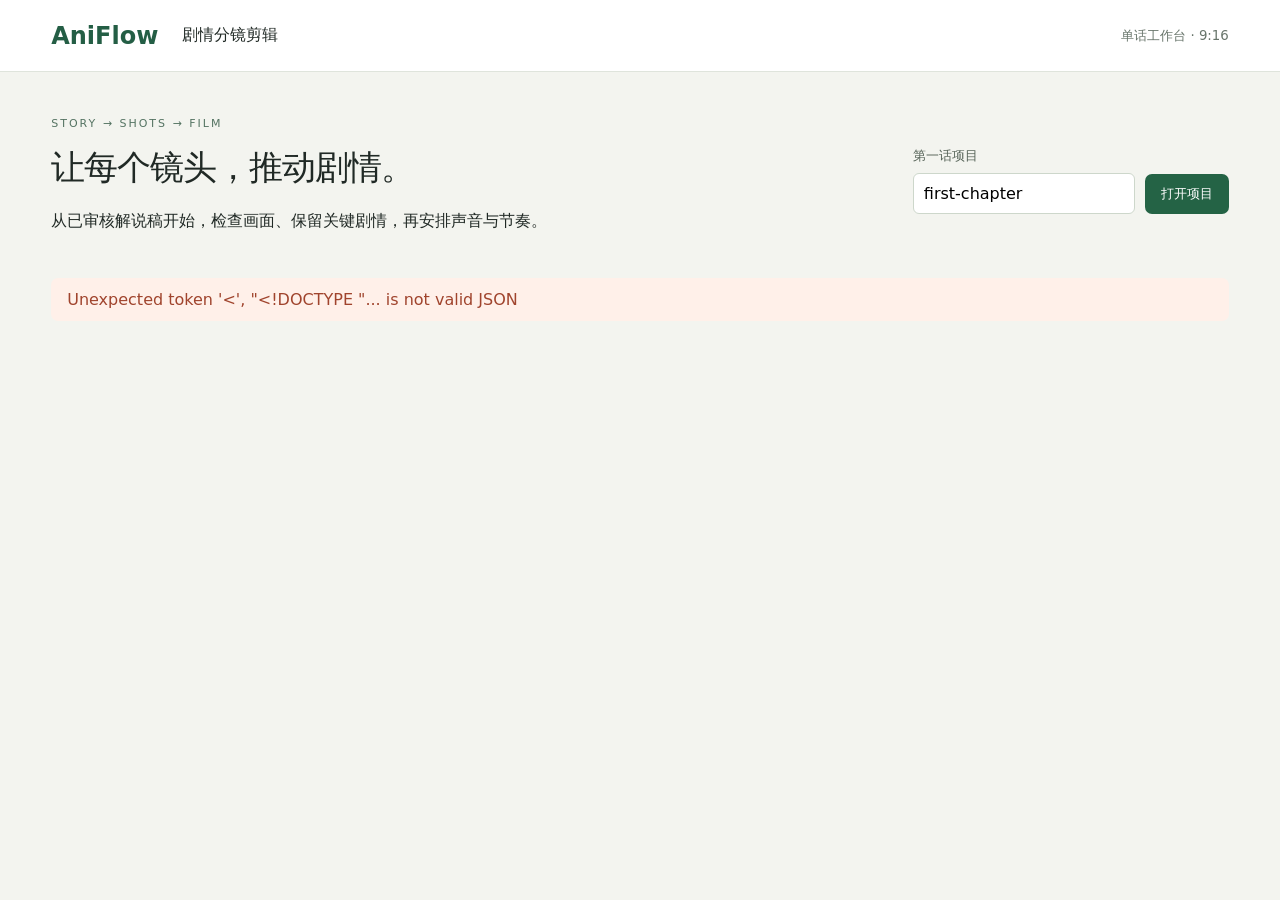
==== templates/shot_review.html @ 5c9b4406 "feat: integrate chapter events and extend evidence-based review Reconstruct structured chapter event" ====
<!DOCTYPE html>
<html lang="zh-CN"><head><meta charset="UTF-8"><meta name="viewport" content="width=device-width,initial-scale=1">
<title>AniFlow · 剧情分镜剪辑</title><link rel="stylesheet" href="/static/css/shot_review.css"></head>
<body><header><a href="/">AniFlow</a><span>剧情分镜剪辑</span><small>单话工作台 · 9:16</small></header>
<main><div class="intro"><div><p class="eyebrow">STORY → SHOTS → FILM</p><h1>让每个镜头，推动剧情。</h1>
<p>从已审核解说稿开始，检查画面、保留关键剧情，再安排声音与节奏。</p></div>
<form id="project-form"><label for="project">第一话项目</label><div class="row"><input id="project" value="first-chapter" required><button>打开项目</button></div></form></div>
<div id="editor" aria-live="polite"></div></main>
<dialog id="crop-dialog"><form method="dialog"><button class="secondary close" aria-label="关闭编辑">关闭</button></form>
<h2>调整镜头</h2><p>在原图上拖出裁切区域，或输入比例。保存后自动锁定本段镜头组合。</p>
<div class="crop-layout"><canvas id="crop-canvas" aria-label="裁切区域编辑画布"></canvas><div id="crop-controls"></div></div>
<p id="crop-error" role="alert"></p><button id="crop-save">保存并锁定</button></dialog>
<script src="/static/js/voice_review.js"></script><script src="/static/js/shot_review.js"></script></body></html>
---- static/css/shot_review.css ----
:root{font-family:Inter,"Microsoft YaHei",system-ui,sans-serif;color:#202925;background:#f3f4ef;font-synthesis:none}*{box-sizing:border-box}body{margin:0}header{height:72px;background:#fff;border-bottom:1px solid #dfe4dc;display:flex;align-items:center;gap:24px;padding:0 4vw}header a{font-size:24px;font-weight:800;color:#245e45;text-decoration:none}header small{margin-left:auto;color:#68756b}main{max-width:1480px;margin:0 auto;padding:32px 4vw}h1{font-size:34px;letter-spacing:-1px;margin:8px 0 16px}h2{font-size:21px}h3{font-size:16px}p{line-height:1.7}.intro{display:flex;justify-content:space-between;gap:30px;align-items:center;margin-bottom:28px}.eyebrow{font-size:11px;letter-spacing:2px;color:#547362}.intro form{min-width:280px}label{display:block;font-size:13px;color:#566358;margin:8px 0}button,.button{border:0;border-radius:7px;background:#246345;color:white;padding:11px 16px;font:inherit;font-size:13px;font-weight:600;cursor:pointer;text-decoration:none;display:inline-block}button:disabled{opacity:.42;cursor:not-allowed}.secondary{background:#edf1eb;color:#324d3c;border:1px solid #d5dfd3}.danger{background:#fbede7;color:#98482d}input,select{padding:10px;border:1px solid #cdd7cb;border-radius:6px;font:inherit;background:#fff;max-width:100%}input[type=number]{width:110px}.row,.toolbar{display:flex;gap:10px;align-items:center;flex-wrap:wrap}.toolbar{padding:18px;background:white;border:1px solid #dfe5dc;border-radius:10px;margin-bottom:14px}.toolbar label{margin:0}.status{background:#e6eee3;border-radius:7px;padding:12px 16px;white-space:pre-wrap}.status.error,#crop-error{color:#a0442d;background:#fff0e9}.metrics{display:flex;gap:12px;margin:18px 0}.metric{background:#fff;padding:16px 24px;border:1px solid #dfe5dc;border-radius:9px;flex:1}.metric strong{display:block;font-size:27px;margin-bottom:4px}.metric span,.muted{font-size:12px;color:#6c786d}.tabs{display:flex;gap:8px;border-bottom:1px solid #d7dfd4;padding-bottom:12px;margin:24px 0}.tabs button{background:transparent;color:#627064}.tabs button.active{background:#245e45;color:#fff}.library{display:grid;grid-template-columns:repeat(auto-fill,minmax(175px,1fr));gap:14px}.panel-card,.group,.preview{background:white;border:1px solid #dfe5dc;border-radius:10px;padding:16px;min-width:0}.panel-card img{width:100%;height:215px;object-fit:contain;background:#f0f1ed}.panel-card p{font-size:12px;margin:8px 0}.tag{display:inline-block;border-radius:4px;background:#edf1e8;color:#51664f;font-size:11px;padding:4px 7px;margin:4px 3px 0 0}.tag.warning{background:#fff0de;color:#8a591e}.group{margin:16px 0}.group-header{display:flex;justify-content:space-between;gap:12px;align-items:center}.narration{font-size:17px;line-height:1.9;max-width:850px}.selected{display:flex;gap:12px;overflow-x:auto;padding:12px 0}.shot{flex:0 0 180px;background:#f8faf5;border:1px solid #e0e6da;border-radius:8px;padding:10px}.shot img{width:100%;height:165px;object-fit:contain}.shot button{font-size:11px;padding:7px}.shot .row{gap:5px}.candidate{display:grid;grid-template-columns:65px 1fr auto;gap:14px;align-items:center;border-top:1px solid #e6eae1;padding:12px 0}.candidate img{width:65px;height:85px;object-fit:contain}.candidate p{margin:4px 0;font-size:12px}.candidate .scores{color:#7d897c;font-size:11px}details{margin:12px 0}summary{cursor:pointer;font-size:13px;font-weight:600}audio{height:35px;max-width:100%}.timeline-group{padding:16px;background:white;border:1px solid #dce4d8;border-radius:9px;margin:14px 0}.track{display:flex;gap:3px;margin:12px 0;min-height:88px}.track button{min-width:65px;background:#dce8d3;color:#25452e;border-left:3px solid #669b63;padding:10px;text-align:left;overflow:hidden}.preview{display:grid;grid-template-columns:minmax(220px,360px) 1fr;gap:30px}.preview video{width:100%;aspect-ratio:9/16;background:#152219;border-radius:9px;max-height:75vh}.preview pre{white-space:pre-wrap;font-size:12px}.empty{padding:50px 24px;text-align:center;background:#fff;border:1px dashed #becdbc;border-radius:10px;color:#687769}dialog{border:1px solid #c9d3c4;border-radius:14px;max-width:950px;width:94vw;max-height:94vh;padding:24px;overflow:auto}dialog::backdrop{background:#12251b99}.close{float:right}.crop-layout{display:grid;grid-template-columns:1fr 250px;gap:24px}#crop-canvas{max-width:100%;height:auto;background:#eef1e8;touch-action:none}#crop-controls select{width:100%}#crop-controls .row input{width:100px}.readonly{background:#fff1da;padding:14px;border-radius:8px}a{color:#246345}button:focus-visible,a:focus-visible,input:focus-visible,select:focus-visible{outline:3px solid #a9c96c;outline-offset:3px}@media(max-width:760px){.intro{display:block}.intro form{min-width:0}.metrics{flex-wrap:wrap}.metric{padding:12px;min-width:120px}h1{font-size:27px}.preview,.crop-layout{grid-template-columns:1fr}.group-header{align-items:flex-start;flex-direction:column}.toolbar{padding:12px}header{gap:16px}header small{display:none}.tabs{overflow:auto}.tabs button{white-space:nowrap}}
.voice-intro{padding:20px;background:#fff;border:1px solid #dfe5dc;border-radius:10px}.voice-unit{padding:16px;background:#f6f8f2;border-radius:8px;margin:16px 0}.voice-unit blockquote{margin:0 0 16px;padding-left:12px;border-left:3px solid #7d9b68;font-size:17px;line-height:1.8}.voice-fields{display:flex;gap:16px;flex-wrap:wrap}.voice-fields label{flex:1;min-width:110px}.voice-fields input,.voice-fields select{width:100%}.voice-reason{width:100%}.voice-takes{display:grid;grid-template-columns:repeat(auto-fit,minmax(250px,1fr));gap:12px;margin-top:18px}.voice-take{border:1px solid #dce3d6;padding:16px;border-radius:8px;min-width:0}.voice-take.chosen{border:2px solid #397547;background:#f2f8ed}.voice-take audio{width:100%}.voice-accept{background:#edf4e5;border-radius:8px;padding:16px;margin-top:16px}.voice-accept input[data-review-note]{width:100%}.voice-group .row{margin:14px 0}
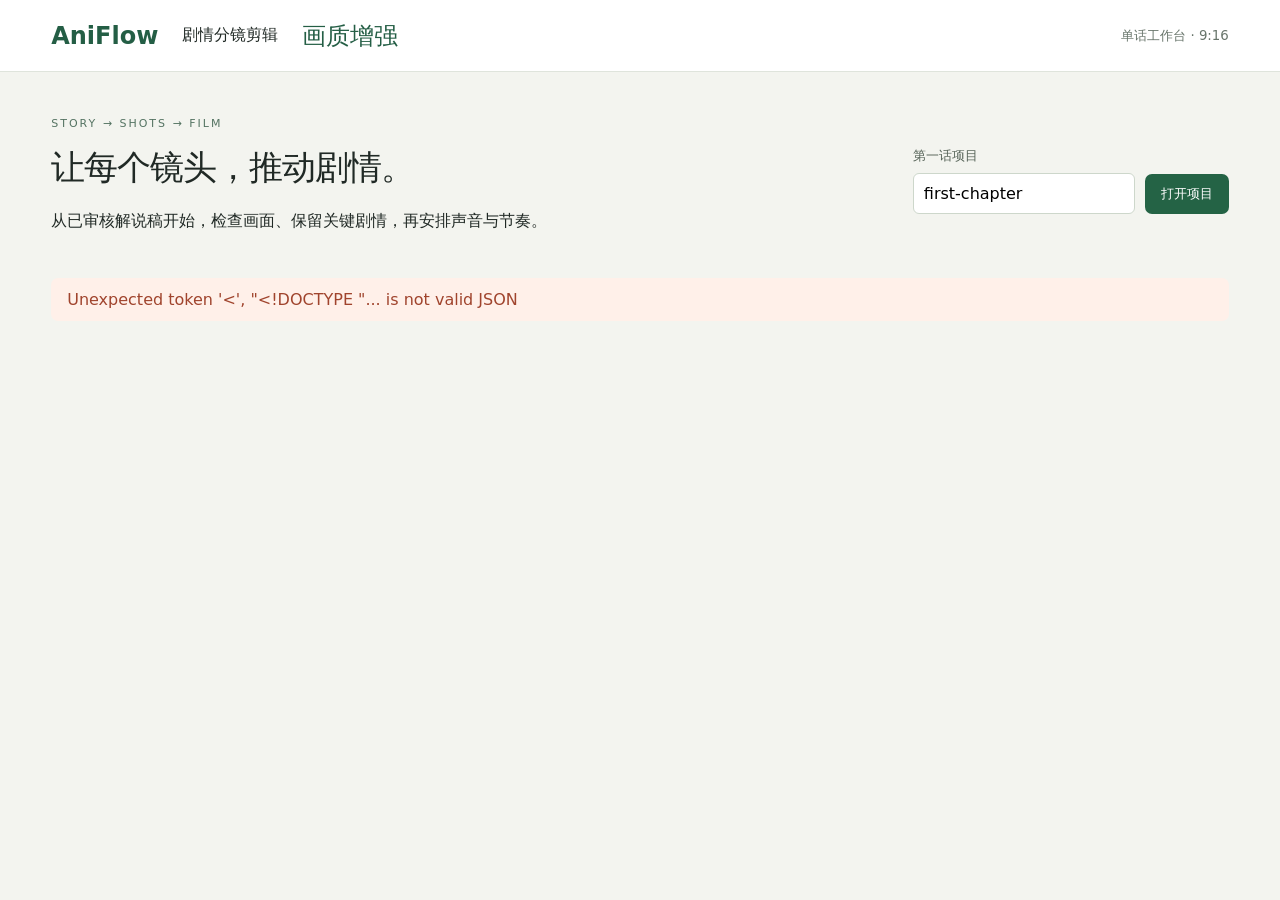
==== commit b7856084: "Add local smart media quality enhancement" ====
--- a/templates/shot_review.html
+++ b/templates/shot_review.html
@@ -1,7 +1,7 @@
 <!DOCTYPE html>
 <html lang="zh-CN"><head><meta charset="UTF-8"><meta name="viewport" content="width=device-width,initial-scale=1">
 <title>AniFlow · 剧情分镜剪辑</title><link rel="stylesheet" href="/static/css/shot_review.css"></head>
-<body><header><a href="/">AniFlow</a><span>剧情分镜剪辑</span><small>单话工作台 · 9:16</small></header>
+<body><header><a href="/">AniFlow</a><span>剧情分镜剪辑</span><a href="/quality-enhancement">画质增强</a><small>单话工作台 · 9:16</small></header>
 <main><div class="intro"><div><p class="eyebrow">STORY → SHOTS → FILM</p><h1>让每个镜头，推动剧情。</h1>
 <p>从已审核解说稿开始，检查画面、保留关键剧情，再安排声音与节奏。</p></div>
 <form id="project-form"><label for="project">第一话项目</label><div class="row"><input id="project" value="first-chapter" required><button>打开项目</button></div></form></div>
@@ -10,4 +10,4 @@
 <h2>调整镜头</h2><p>在原图上拖出裁切区域，或输入比例。保存后自动锁定本段镜头组合。</p>
 <div class="crop-layout"><canvas id="crop-canvas" aria-label="裁切区域编辑画布"></canvas><div id="crop-controls"></div></div>
 <p id="crop-error" role="alert"></p><button id="crop-save">保存并锁定</button></dialog>
-<script src="/static/js/voice_review.js"></script><script src="/static/js/shot_review.js"></script></body></html>
+<script src="/static/js/voice_review.js"></script><script src="/static/js/image_cleanup.js"></script><script src="/static/js/shot_review.js"></script></body></html>
